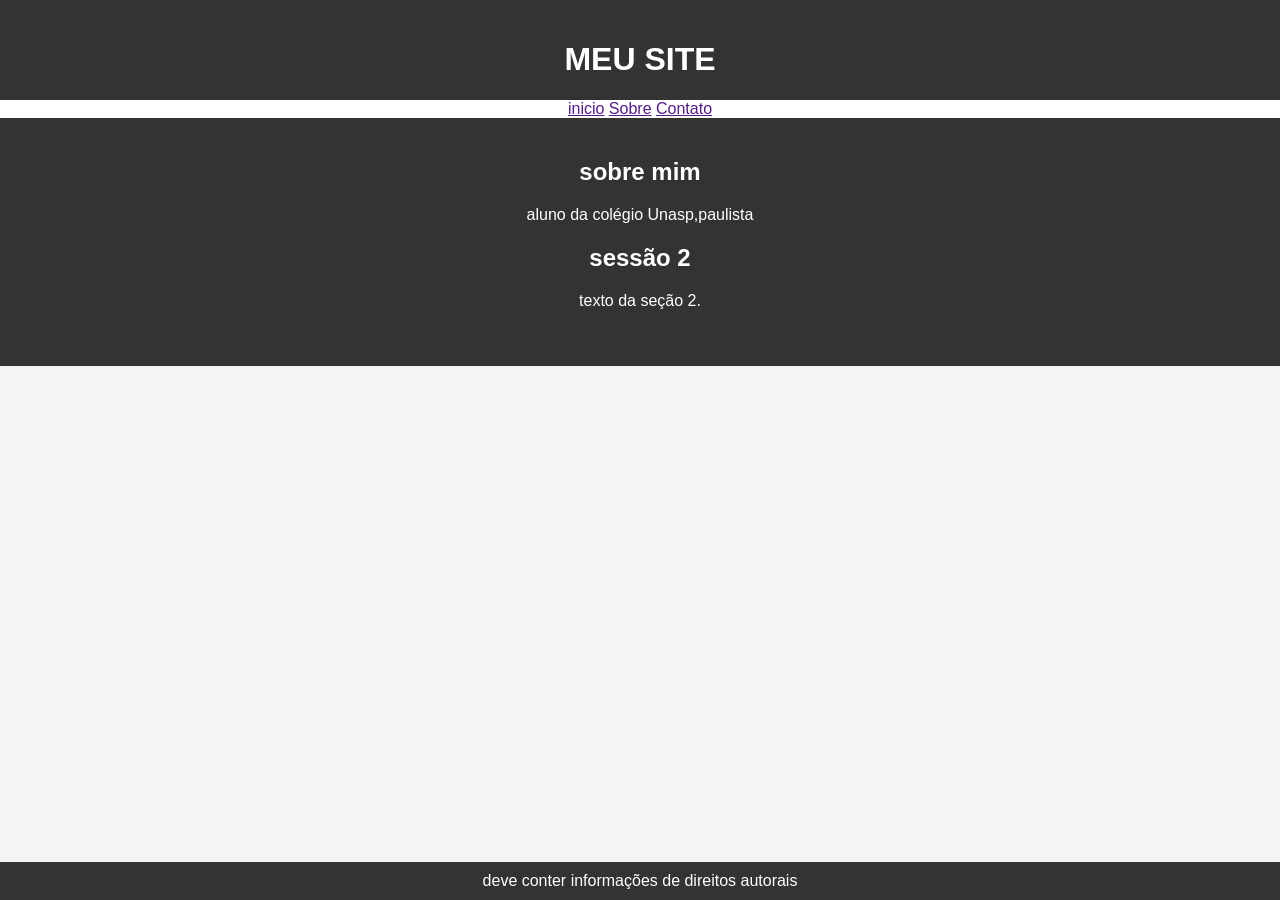
==== index.html @ 97dc4bbe "organizando site" ====
<!doctype html>
<html lang="en">
  <head>
    <meta charset="UTF-8" />
    <meta name="viewport" content="width=device-width, initial-scale=1.0" />
    <title>Document</title>
    <link rel="stylesheet" href="css/style.css" />
  </head>
  <body>
    <header>
        <h1>MEU SITE</h1>
        <nav>
                <a href="">inicio</a>
                <a href="">Sobre</a>
                <a href="">Contato</a>
            </nav>
            <main>
                <section id="sobre">
                    <h2>sobre mim</h2>
                    <p>aluno da colégio Unasp,paulista</p>
                </section>
                <section id="habilidades">
                    <h2>sessão 2</h2>
                    <p>texto da seção 2.</p>
                </section>
            </main>
            <footer>deve conter informações de direitos autorais</footer>
  </body>
</html>
---- css/style.css ----
body {
  font-family: Arial, Arial, Helvetica, sans-serif;
  margin: 0;
  padding: 0;
  background-color: #f4f4f4;
}

header {
  background-color: #333;
  color: #fff;
  padding: 20px 0;
  text-align: center;
}

nav {
  background-color: white;
  overflow: hidden;
}

main {
  padding: 20px;
}

footer {
  background-color: #333;
  color: #fff;
  text-align: center;
  padding: 10px 0;
  position: fixed;
  width: 100%;
  bottom: 0;
}
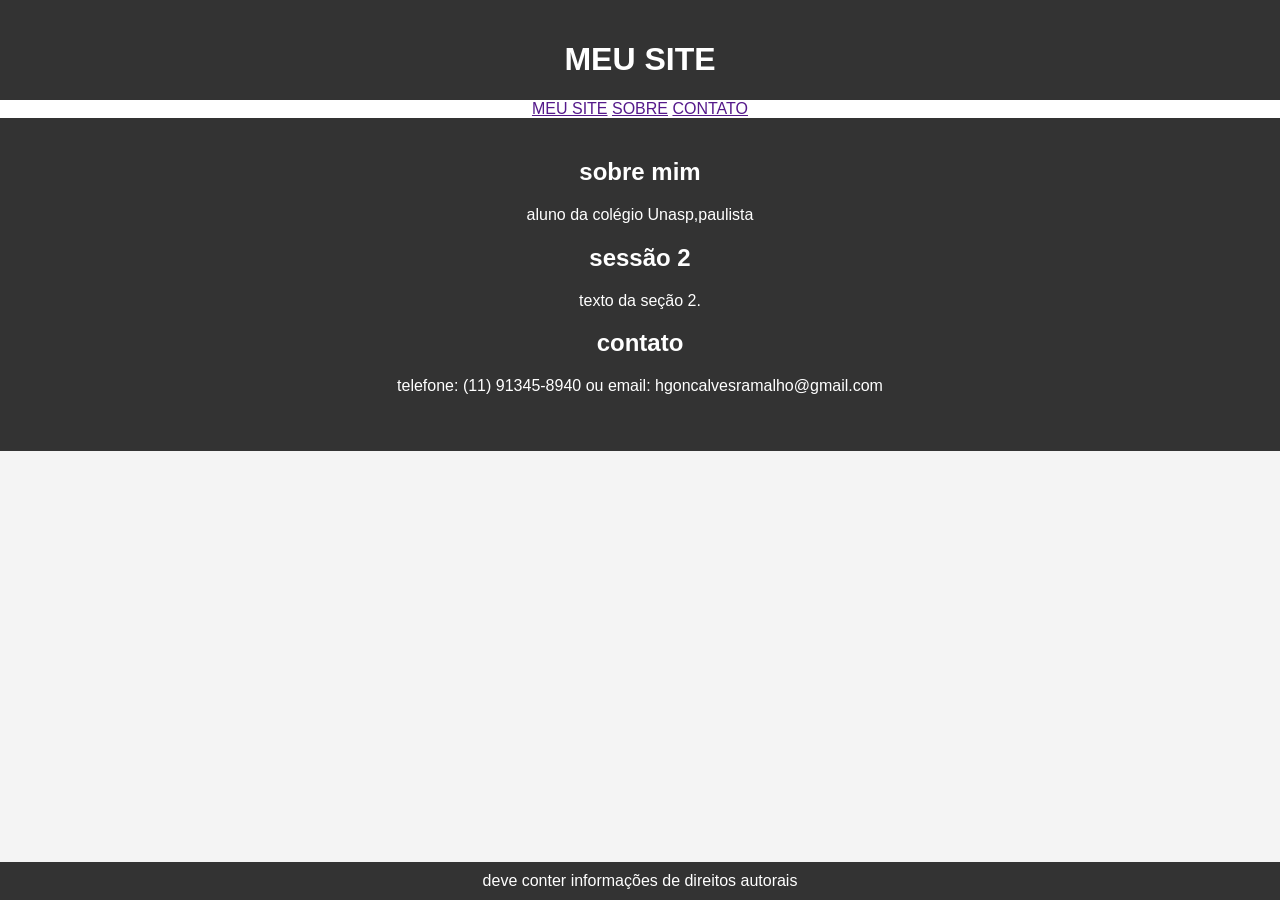
==== commit 963ea20d: "organizando navegação" ====
--- a/index.html
+++ b/index.html
@@ -10,9 +10,9 @@
     <header>
         <h1>MEU SITE</h1>
         <nav>
-                <a href="">inicio</a>
-                <a href="">Sobre</a>
-                <a href="">Contato</a>
+                <a href="">MEU SITE</a>
+                <a href="">SOBRE</a>
+                <a href="">CONTATO</a>
             </nav>
             <main>
                 <section id="sobre">
@@ -23,6 +23,10 @@
                     <h2>sessão 2</h2>
                     <p>texto da seção 2.</p>
                 </section>
+                <section id="contato">
+                    <h2>contato</h2>
+                    <p>telefone: (11) 91345-8940 ou email: hgoncalvesramalho@gmail.com</p>
+                </section>
             </main>
             <footer>deve conter informações de direitos autorais</footer>
   </body>
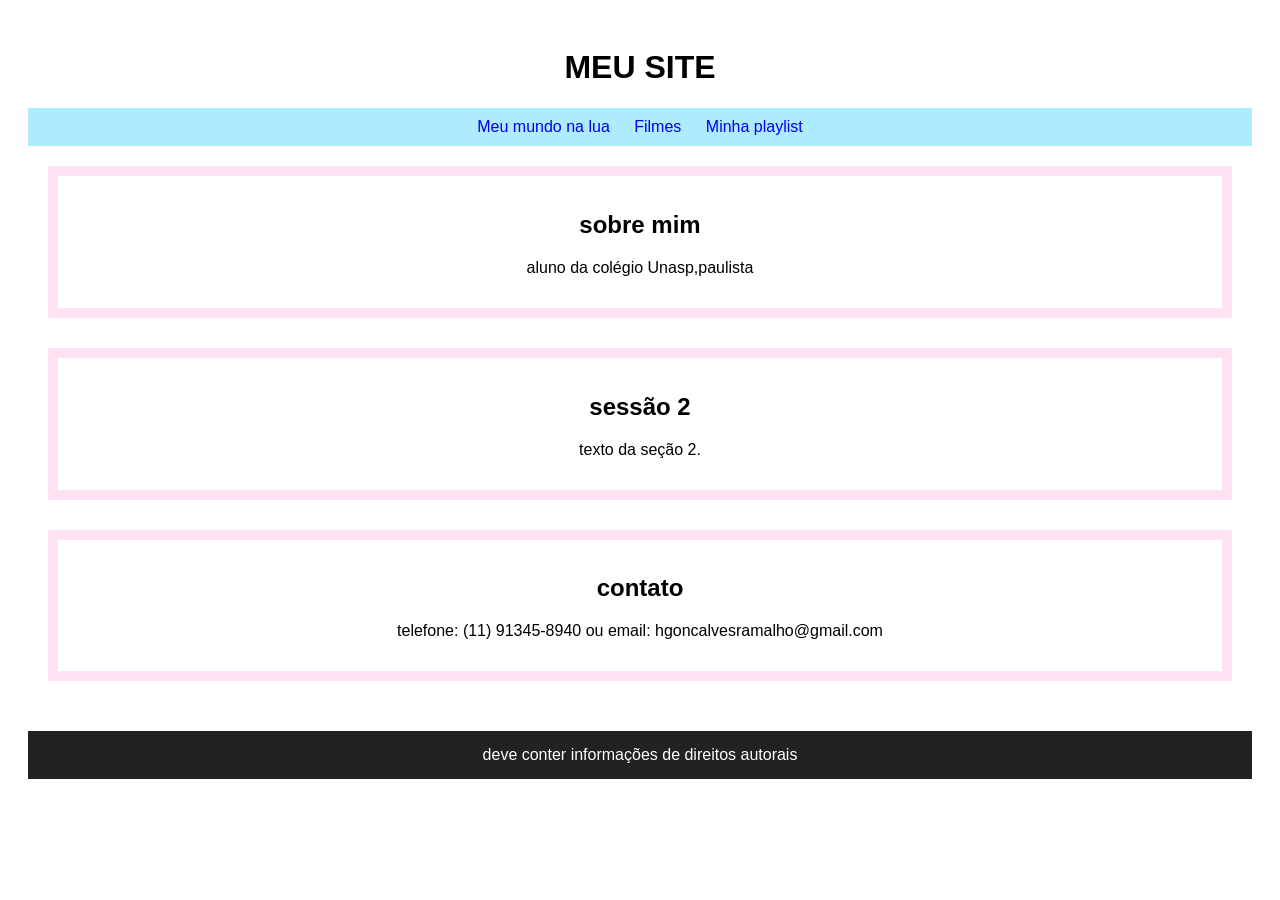
==== commit b4d50759: "alteraç" ====
--- a/index.html
+++ b/index.html
@@ -10,9 +10,9 @@
     <header>
         <h1>MEU SITE</h1>
         <nav>
-                <a href="">MEU SITE</a>
-                <a href="">SOBRE</a>
-                <a href="">CONTATO</a>
+                <a href="Meumundodalua.html">Meu mundo na lua</a>
+                <a href="filmes.html">Filmes</a>
+                <a href="minha playlist.html">Minha playlist</a>
             </nav>
             <main>
                 <section id="sobre">
@@ -25,7 +25,7 @@
                 </section>
                 <section id="contato">
                     <h2>contato</h2>
-                    <p>telefone: (11) 91345-8940 ou email: hgoncalvesramalho@gmail.com</p>
+                    <p>telefone: (11) 91345-8940 ou   email: hgoncalvesramalho@gmail.com</p>
                 </section>
             </main>
             <footer>deve conter informações de direitos autorais</footer>
--- a/css/style.css
+++ b/css/style.css
@@ -1,32 +1,47 @@
-body {
-  font-family: Arial, Arial, Helvetica, sans-serif;
-  margin: 0;
-  padding: 0;
-  background-color: #f4f4f4;
+body{
+ font-family: Arial, Helvetica, sans-serif;
+ mangin: 0;
+ padding: 0;
 }
 
-header {
-  background-color: #333;
-  color: #fff;
-  padding: 20px 0;
-  text-align: center;
+header{
+    background-color: #ffffff;
+    color: write;
+    padding: 20px;
+    text-align: center;
 }
 
-nav {
-  background-color: white;
-  overflow: hidden;
+nav{
+    background-color: hsl(194, 100%, 84%);
+    padding: 10px;
+    text-align: center;
 }
 
-main {
-  padding: 20px;
+nav a {
+    color: write;
+    text-decoration: none;
+    margin: 0% 10px;
 }
 
-footer {
-  background-color: #333;
-  color: #fff;
-  text-align: center;
-  padding: 10px 0;
-  position: fixed;
-  width: 100%;
-  bottom: 0;
+main{
+    padding: 20px;
 }
+#sobre{
+    background-color: rgb(255, 255, 255);
+}
+
+.bg-color{
+    background-color: rgb(255, 255, 255);
+}
+
+section{
+    margin-bottom: 30px;
+    padding: 15px;
+    border: 10px solid #ffe1f4;
+}
+footer{
+    background-color: #222;
+    color: white;
+    text-align: center;
+    padding: 15px;
+}
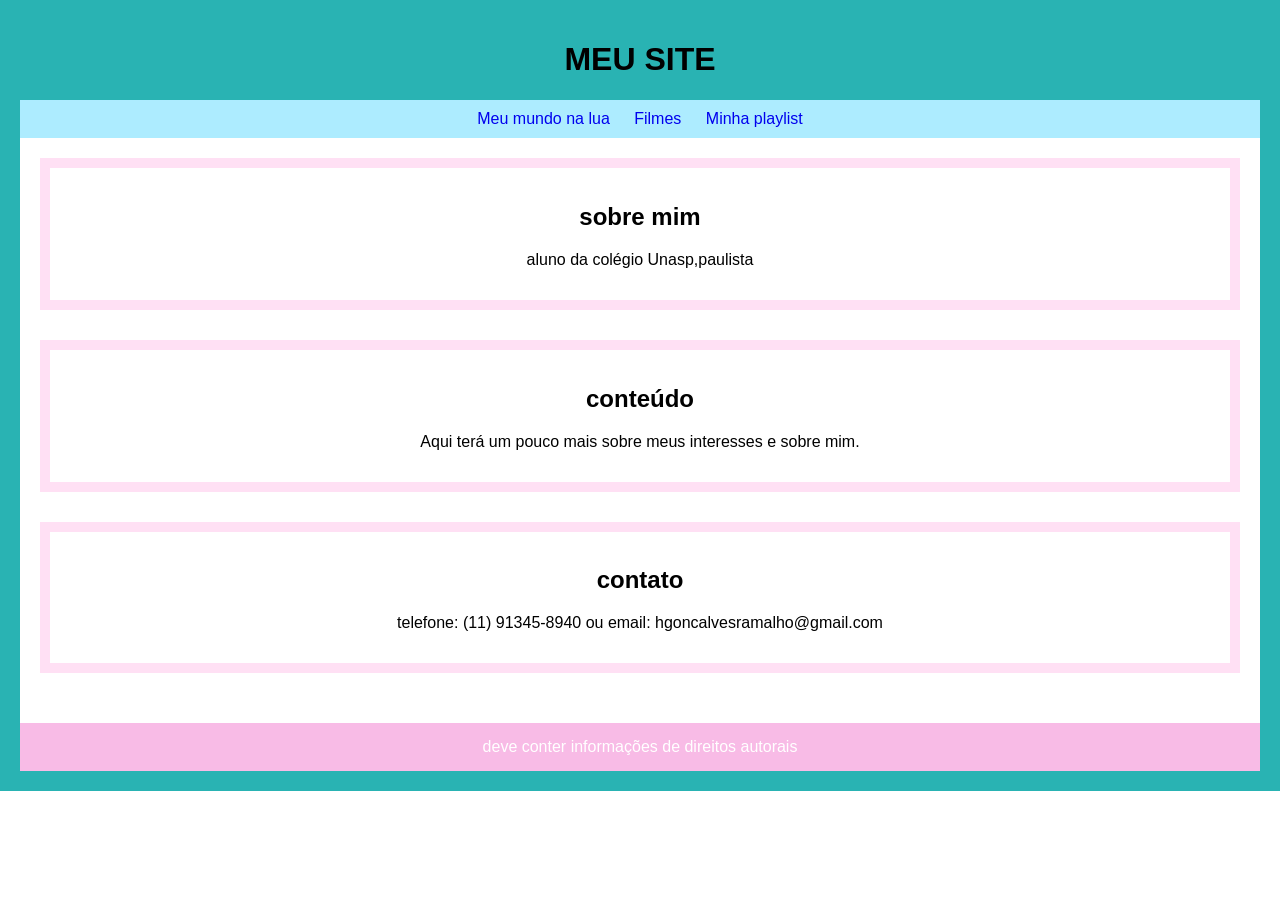
==== commit a9e0ae4d: "alteracoes no html" ====
--- a/index.html
+++ b/index.html
@@ -1,5 +1,5 @@
 <!doctype html>
-<html lang="en">
+<html lang="pt-br">
   <head>
     <meta charset="UTF-8" />
     <meta name="viewport" content="width=device-width, initial-scale=1.0" />
@@ -15,15 +15,15 @@
                 <a href="minha playlist.html">Minha playlist</a>
             </nav>
             <main>
-                <section id="sobre">
+                <section class="section0" id="sobre">
                     <h2>sobre mim</h2>
                     <p>aluno da colégio Unasp,paulista</p>
                 </section>
-                <section id="habilidades">
-                    <h2>sessão 2</h2>
-                    <p>texto da seção 2.</p>
+                <section class="section0" id="habilidades">
+                    <h2>conteúdo</h2>
+                    <p>Aqui terá um pouco mais sobre meus interesses e sobre mim.</p>
                 </section>
-                <section id="contato">
+                <section class="section0" id="contato">
                     <h2>contato</h2>
                     <p>telefone: (11) 91345-8940 ou   email: hgoncalvesramalho@gmail.com</p>
                 </section>
--- a/css/style.css
+++ b/css/style.css
@@ -1,11 +1,11 @@
 body{
  font-family: Arial, Helvetica, sans-serif;
- mangin: 0;
+ margin: 0;
  padding: 0;
 }
 
 header{
-    background-color: #ffffff;
+    background-color: hsl(180, 63%, 43%);
     color: write;
     padding: 20px;
     text-align: center;
@@ -25,22 +25,47 @@
 
 main{
     padding: 20px;
+    background-color: hsl(0, 0%, 100%);
 }
 #sobre{
-    background-color: rgb(255, 255, 255);
+    background-color: hsl(0, 0%, 100%);
 }
 
 .bg-color{
     background-color: rgb(255, 255, 255);
 }
 
-section{
+.section0{
     margin-bottom: 30px;
     padding: 15px;
-    border: 10px solid #ffe1f4;
+    border: 10px solid hsl(322, 100%, 94%);
 }
+.secao1{
+  background-color: rgb(1, 21, 48);
+  border: 10px solid hsl(199, 80%, 40%);
+
+
+}
+.secao2{
+  background-color: hsl(180, 63%, 43%);
+
+}
+.header2{
+      background-color: hsl(180, 41%, 31%);
+    color: write;
+    padding: 20px;
+    text-align: center;
+}
+.header3{
+    color: write;
+    padding: 20px;
+    text-align: center;
+    color: hsl(0, 0%, 0%);
+
+}
+
 footer{
-    background-color: #222;
+    background-color: #f8bbe6;
     color: white;
     text-align: center;
     padding: 15px;
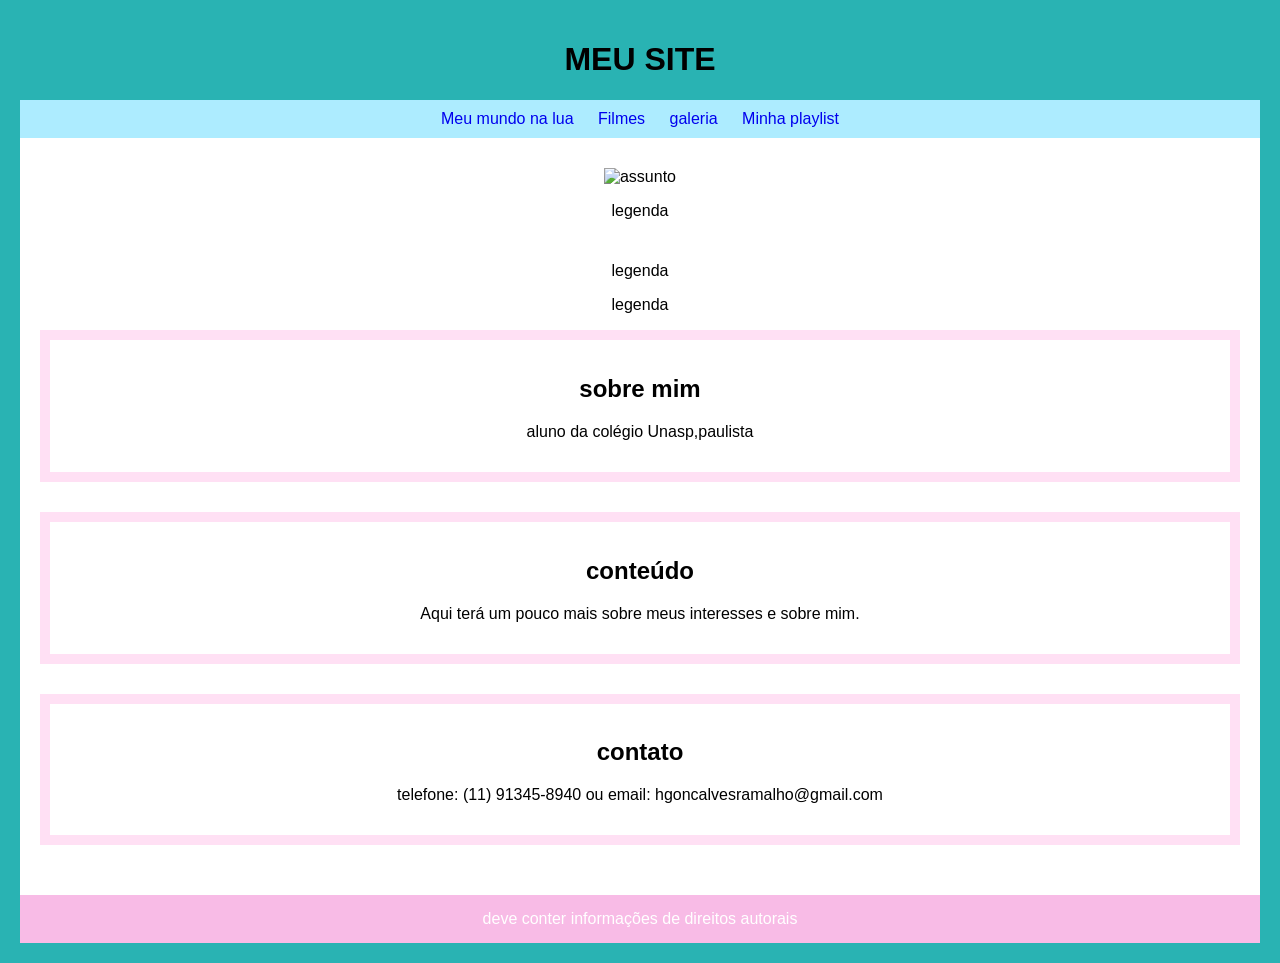
==== commit 1efe85c5: "alteraçoes" ====
--- a/index.html
+++ b/index.html
@@ -12,9 +12,24 @@
         <nav>
                 <a href="Meumundodalua.html">Meu mundo na lua</a>
                 <a href="filmes.html">Filmes</a>
+                <a href="galeria">galeria</a>
                 <a href="minha playlist.html">Minha playlist</a>
             </nav>
             <main>
+                <section id="galeria" class="galeria"></section>
+                <div class="item-galeria"> 
+                <img src="" alt="assunto"/>
+                <p>legenda</p>
+                </div>
+                <div class="item-galeria>
+                 <img src="" alt="assunto"/>
+                    <p>legenda</p>
+                </div>
+                <div class="item-galeria>
+                    <img src="" alt="assunto"/>
+                    <p>legenda</p>
+                    <span class="assunto"></span>
+                </div>
                 <section class="section0" id="sobre">
                     <h2>sobre mim</h2>
                     <p>aluno da colégio Unasp,paulista</p>
--- a/css/style.css
+++ b/css/style.css
@@ -6,7 +6,6 @@
 
 header{
     background-color: hsl(180, 63%, 43%);
-    color: write;
     padding: 20px;
     text-align: center;
 }
@@ -43,6 +42,7 @@
 .secao1{
   background-color: rgb(1, 21, 48);
   border: 10px solid hsl(199, 80%, 40%);
+  padding: 15px;
 
 
 }
@@ -70,3 +70,31 @@
     text-align: center;
     padding: 15px;
 }
+.item-galeria{
+width: 30%;
+display: inline-block;
+margin: 10px;
+text-align:center;
+vertical-align: top;
+}
+
+.item-galeria img{
+    width: 50%;
+    height: 200px;
+    object-fit: contain;
+
+}
+.item-galeria p{
+
+}
+.card{
+
+}
+.card img{
+width: 100%;
+height: 300px;
+object-fit: contain;
+}
+.card span{
+
+}
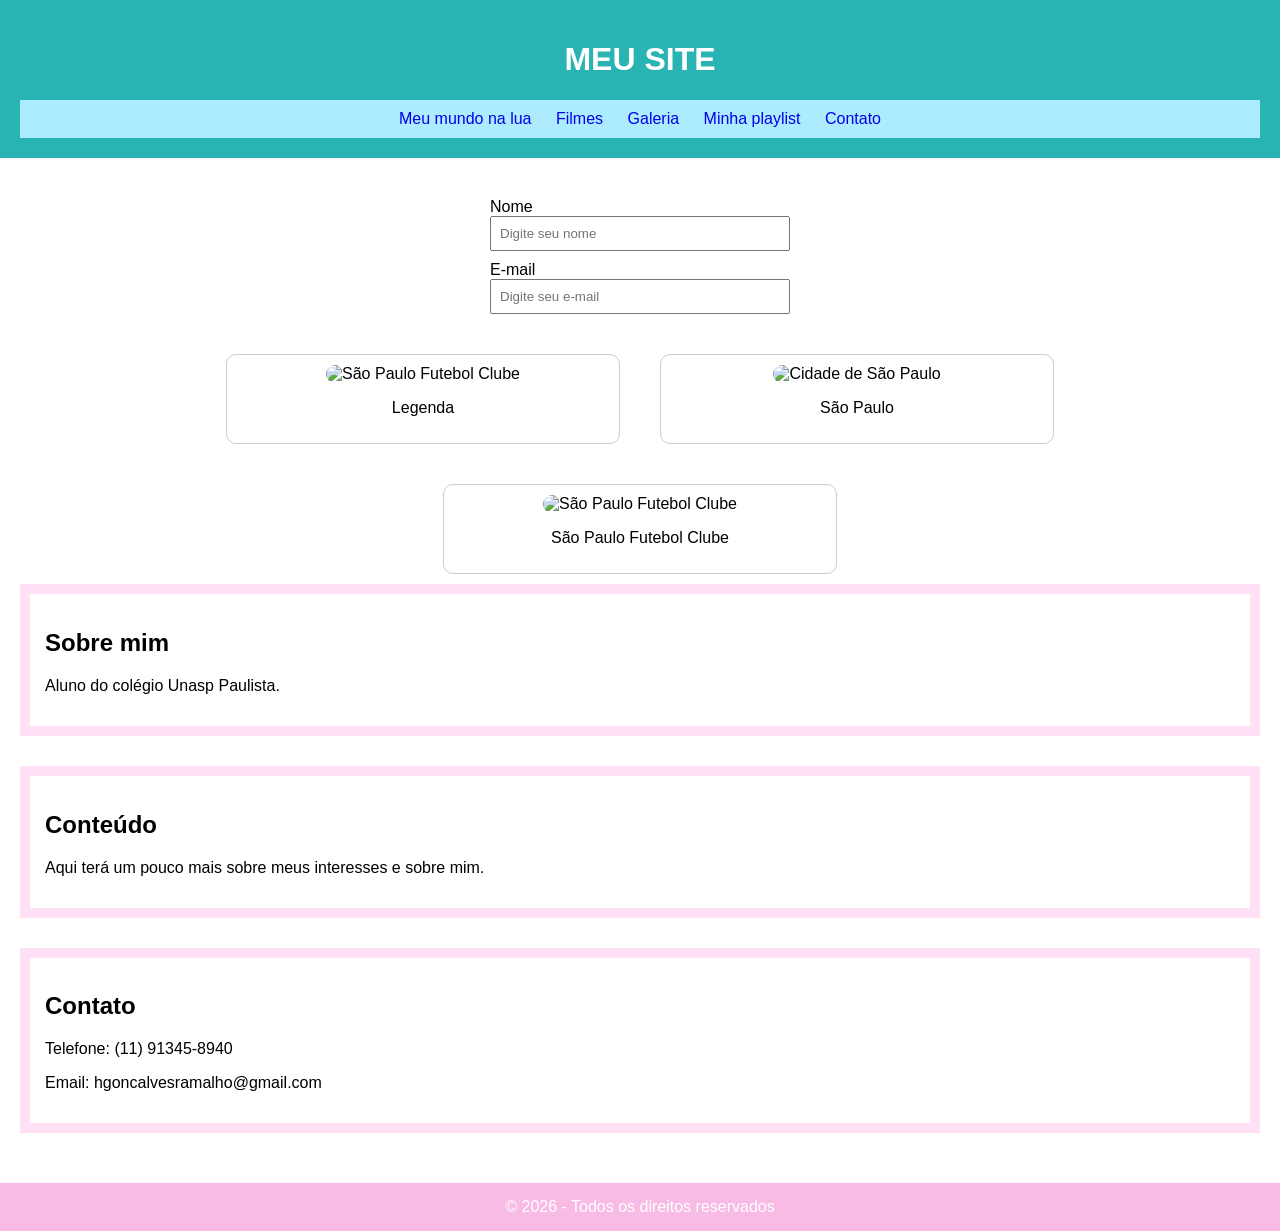
==== commit 3c5f865c: "git push" ====
--- a/index.html
+++ b/index.html
@@ -1,48 +1,100 @@
+
 <!doctype html>
 <html lang="pt-br">
-  <head>
+
+<head>
     <meta charset="UTF-8" />
     <meta name="viewport" content="width=device-width, initial-scale=1.0" />
-    <title>Document</title>
+    <title>Meu Site</title>
     <link rel="stylesheet" href="css/style.css" />
-  </head>
-  <body>
+</head>
+
+<body>
+
     <header>
         <h1>MEU SITE</h1>
+
         <nav>
-                <a href="Meumundodalua.html">Meu mundo na lua</a>
-                <a href="filmes.html">Filmes</a>
-                <a href="galeria">galeria</a>
-                <a href="minha playlist.html">Minha playlist</a>
-            </nav>
-            <main>
-                <section id="galeria" class="galeria"></section>
-                <div class="item-galeria"> 
-                <img src="" alt="assunto"/>
-                <p>legenda</p>
-                </div>
-                <div class="item-galeria>
-                 <img src="" alt="assunto"/>
-                    <p>legenda</p>
-                </div>
-                <div class="item-galeria>
-                    <img src="" alt="assunto"/>
-                    <p>legenda</p>
-                    <span class="assunto"></span>
-                </div>
-                <section class="section0" id="sobre">
-                    <h2>sobre mim</h2>
-                    <p>aluno da colégio Unasp,paulista</p>
-                </section>
-                <section class="section0" id="habilidades">
-                    <h2>conteúdo</h2>
-                    <p>Aqui terá um pouco mais sobre meus interesses e sobre mim.</p>
-                </section>
-                <section class="section0" id="contato">
-                    <h2>contato</h2>
-                    <p>telefone: (11) 91345-8940 ou   email: hgoncalvesramalho@gmail.com</p>
-                </section>
-            </main>
-            <footer>deve conter informações de direitos autorais</footer>
-  </body>
-</html>
+            <a href="Meumundodalua.html">Meu mundo na lua</a>
+            <a href="filmes.html">Filmes</a>
+            <a href="galeria.html">Galeria</a>
+            <a href="minha playlist.html">Minha playlist</a>
+            <a href="contato.html">Contato</a>
+        </nav>
+    </header>
+
+    <main>
+
+        <form>
+
+            <label for="nome">Nome</label>
+            <input
+                type="text"
+                id="nome"
+                name="nome"
+                placeholder="Digite seu nome"
+                required
+            />
+
+            <label for="email">E-mail</label>
+            <input
+                type="email"
+                id="email"
+                name="email"
+                placeholder="Digite seu e-mail"
+                required
+            />
+
+        </form>
+
+        <section id="galeria" class="galeria">
+
+            <div class="item-galeria">
+                <img src="https://www.jornalcruzeiro.com.br/_midias/jpg/2023/09/25/sao_paulo_comemora_a_conquista_inedita-1202634.jpg"
+                    alt="São Paulo Futebol Clube" />
+
+                <p>Legenda</p>
+            </div>
+
+            <div class="item-galeria">
+                <img src="https://cdn.generationvoyage.fr/2021/02/guide-sao-paulo.jpg"
+                    alt="Cidade de São Paulo" />
+
+                <p>São Paulo</p>
+            </div>
+
+            <div class="item-galeria">
+                <img src="https://www.jornalcruzeiro.com.br/_midias/jpg/2023/09/25/sao_paulo_comemora_a_conquista_inedita-1202634.jpg"
+                    alt="São Paulo Futebol Clube" />
+
+                <p>São Paulo Futebol Clube</p>
+                <span class="assunto"></span>
+            </div>
+
+        </section>
+
+        <section class="section0" id="sobre">
+            <h2>Sobre mim</h2>
+            <p>Aluno do colégio Unasp Paulista.</p>
+        </section>
+
+        <section class="section0" id="habilidades">
+            <h2>Conteúdo</h2>
+            <p>Aqui terá um pouco mais sobre meus interesses e sobre mim.</p>
+        </section>
+
+        <section class="section0" id="contato">
+            <h2>Contato</h2>
+            <p>Telefone: (11) 91345-8940</p>
+            <p>Email: hgoncalvesramalho@gmail.com</p>
+        </section>
+
+    </main>
+
+    <footer>
+        © 2026 - Todos os direitos reservados
+    </footer>
+
+</body>
+
+</html>
--- a/css/style.css
+++ b/css/style.css
@@ -6,6 +6,7 @@
 
 header{
     background-color: hsl(180, 63%, 43%);
+    color:white;
     padding: 20px;
     text-align: center;
 }
@@ -19,8 +20,40 @@
 nav a {
     color: write;
     text-decoration: none;
-    margin: 0% 10px;
+    margin: 10% 10px;
 }
+
+form{
+    display: flex;
+    flex-direction: column;
+    width: 300px;
+    margin: 20px auto;
+}
+
+input{
+    margin-bottom: 10px;
+    padding: 8px;
+}
+
+.galeria{
+    display: flex;
+    gap: 20px;
+    flex-wrap: wrap;
+    justify-content: center;
+}
+
+.item-galeria{
+    width: 300px;
+    border: 1px solid #ccc;
+    padding: 10px;
+    border-radius: 10px;
+}
+
+.item-galeria img{
+    width: 100%;
+    border-radius: 10px;
+}
+
 
 main{
     padding: 20px;
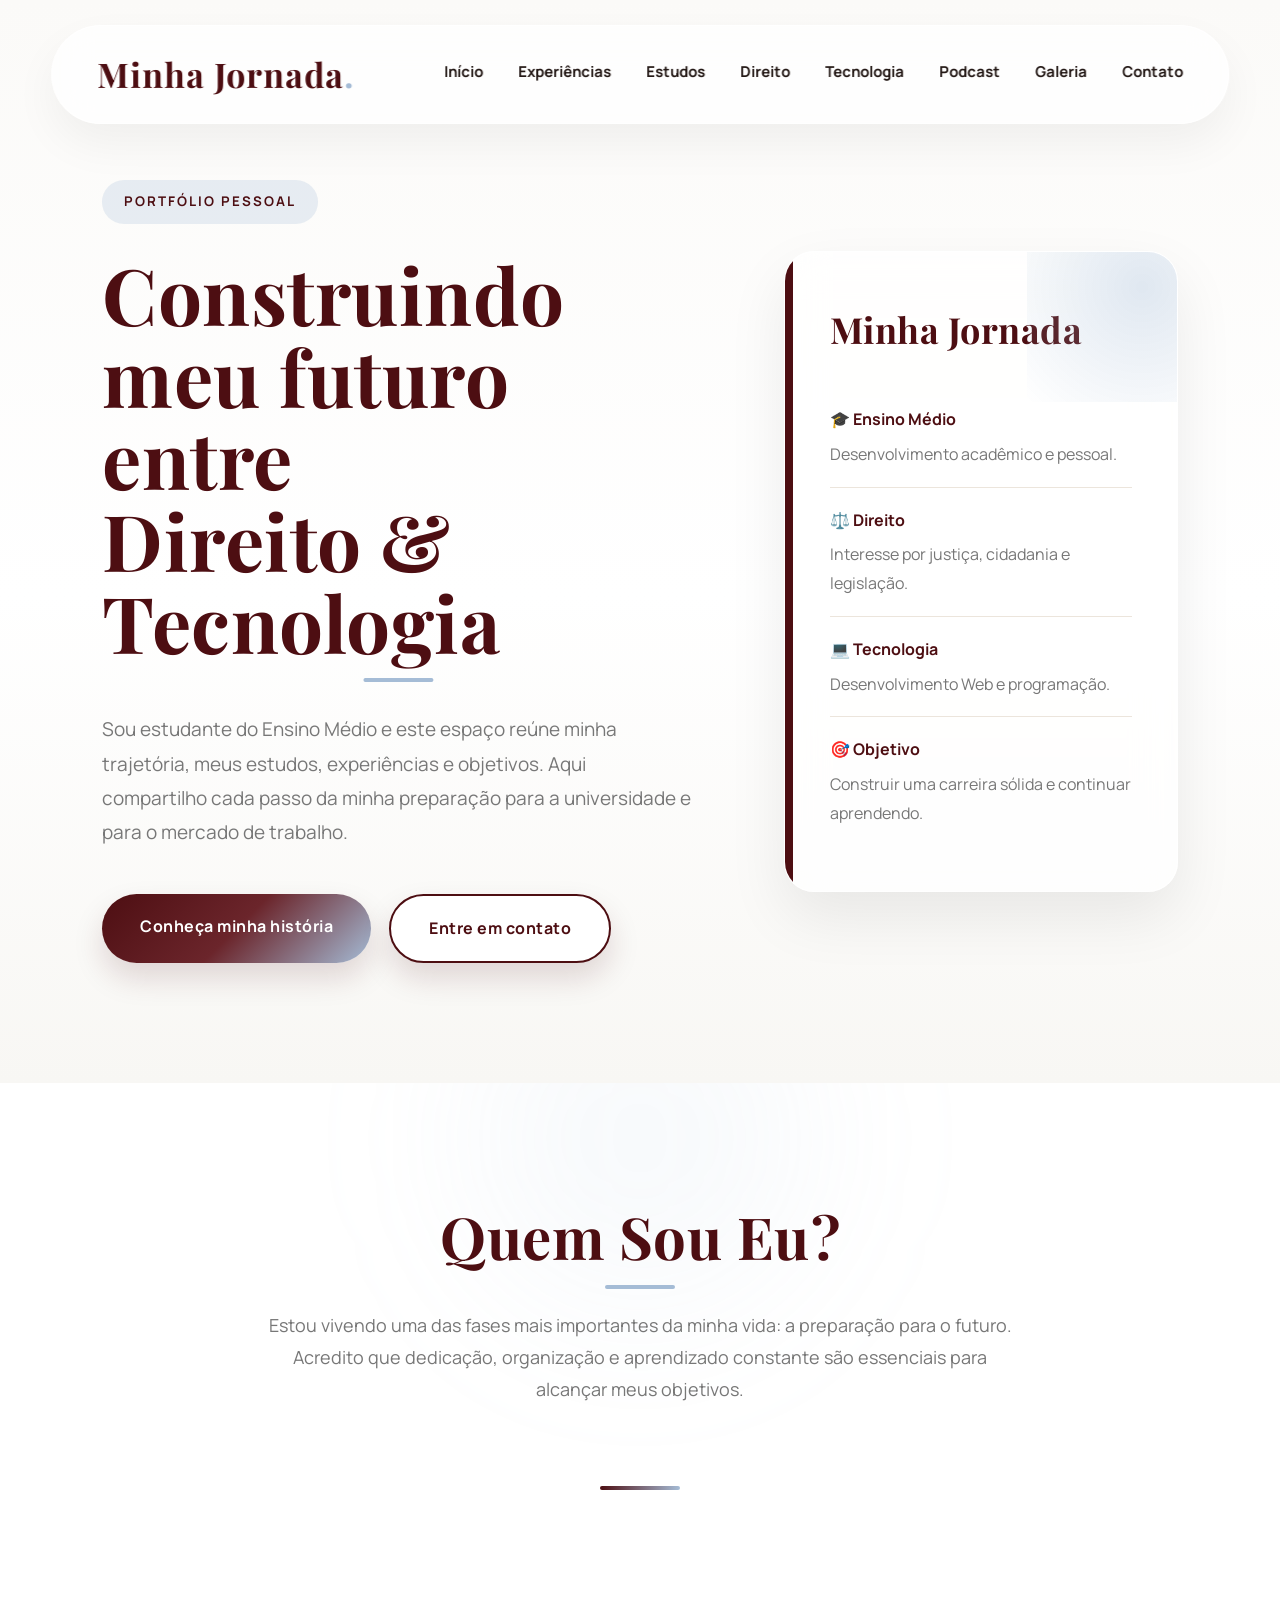
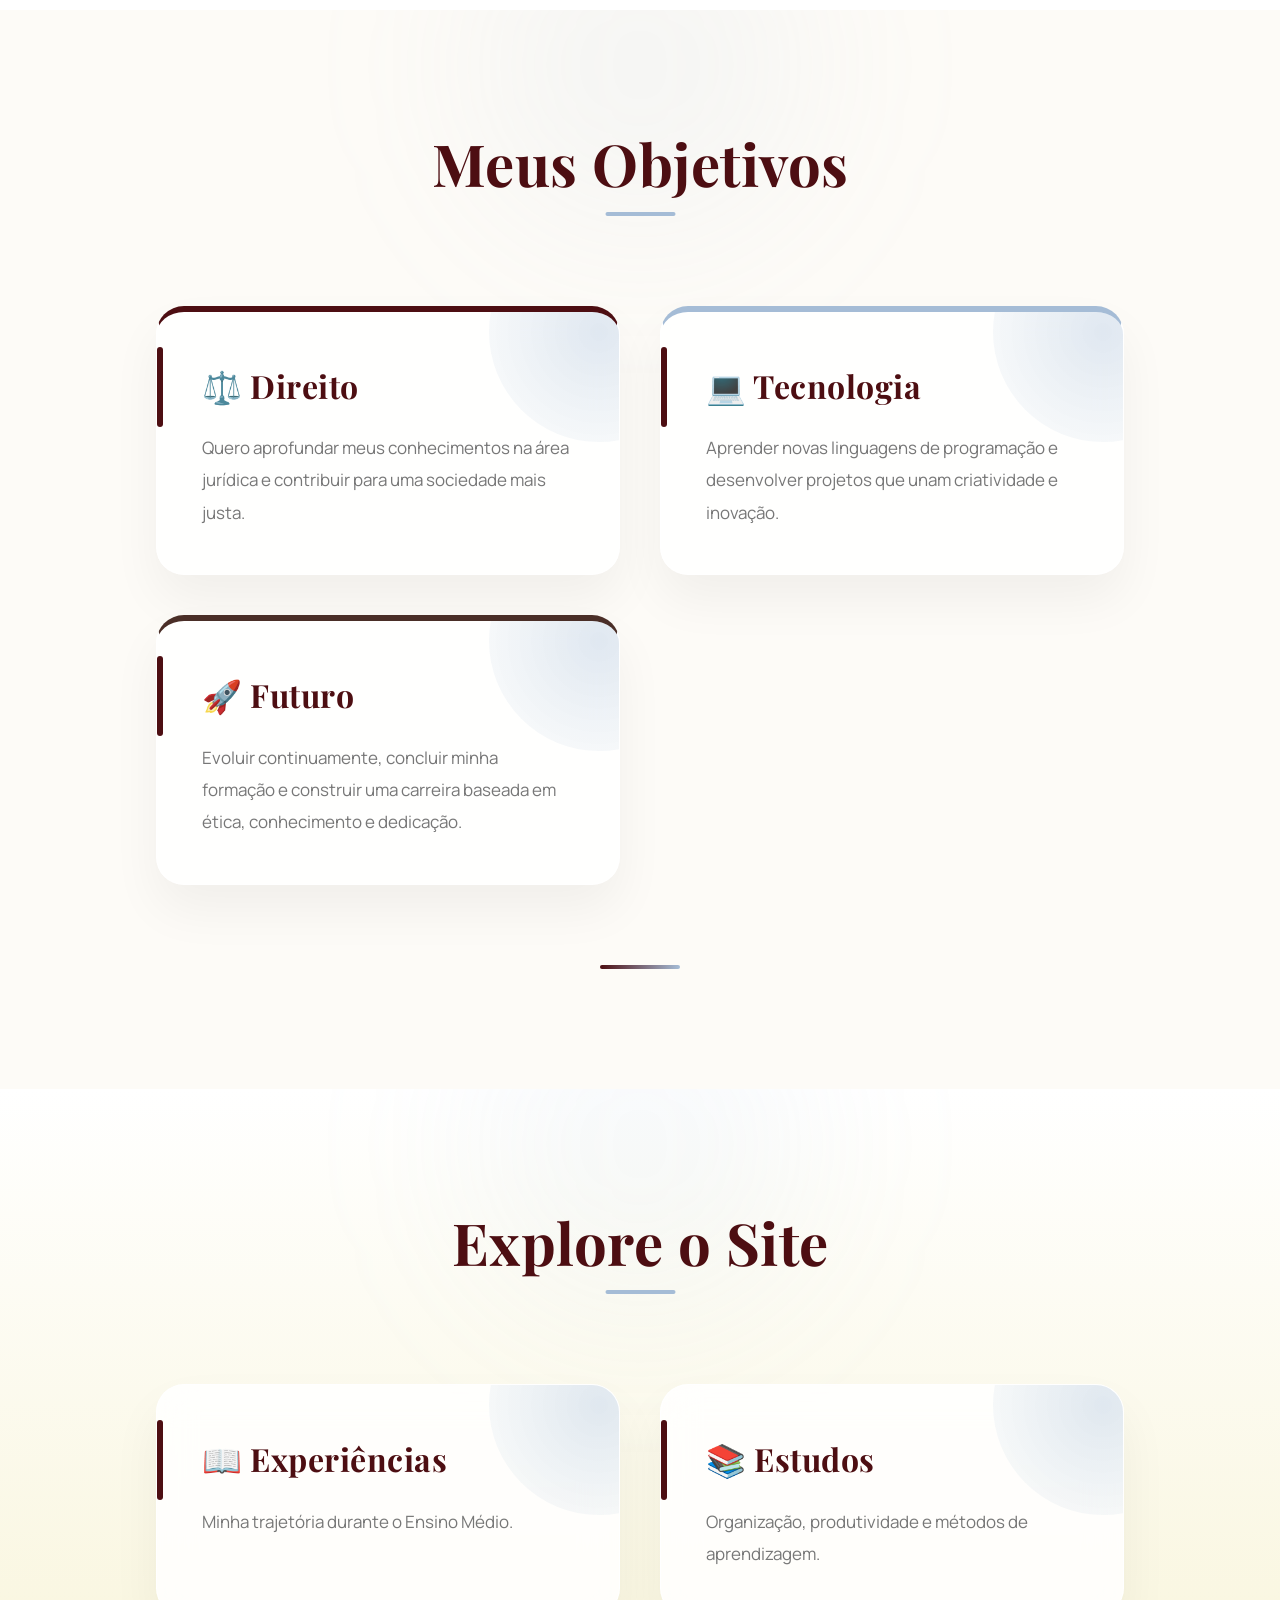
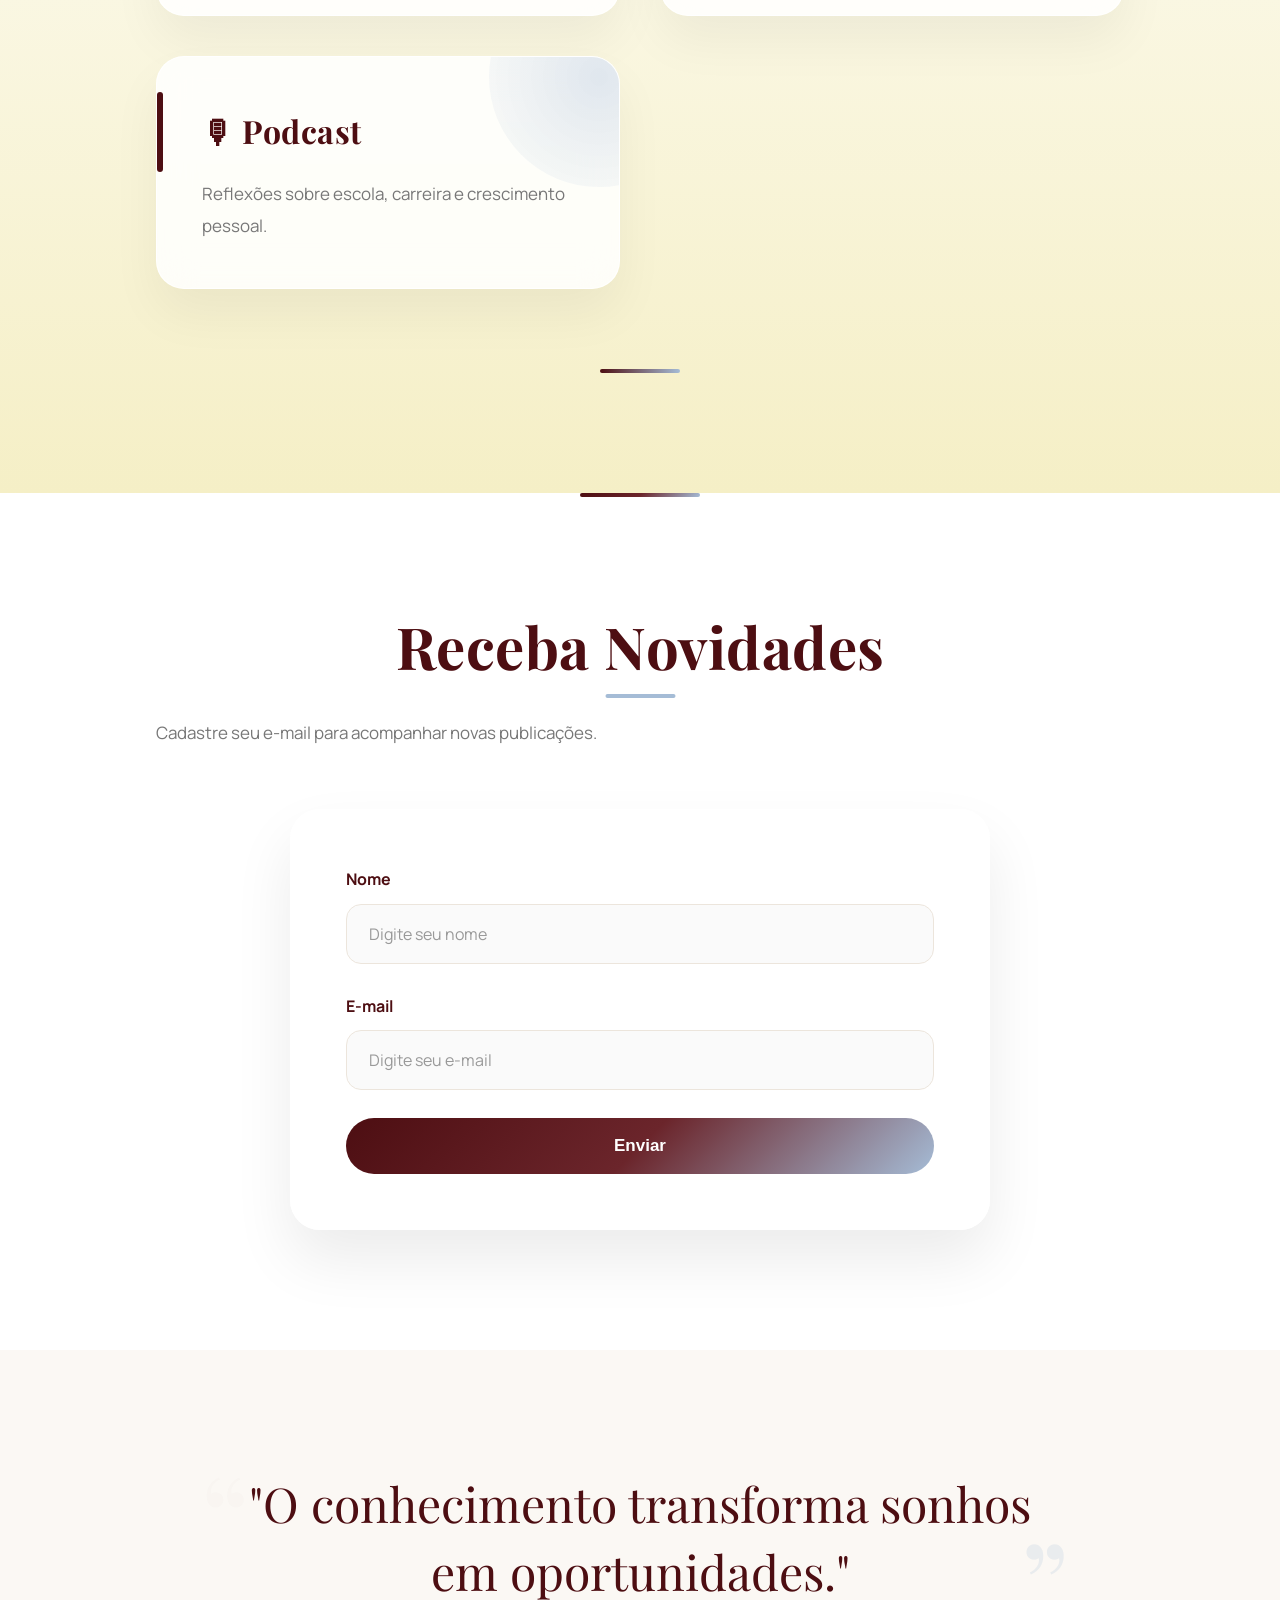
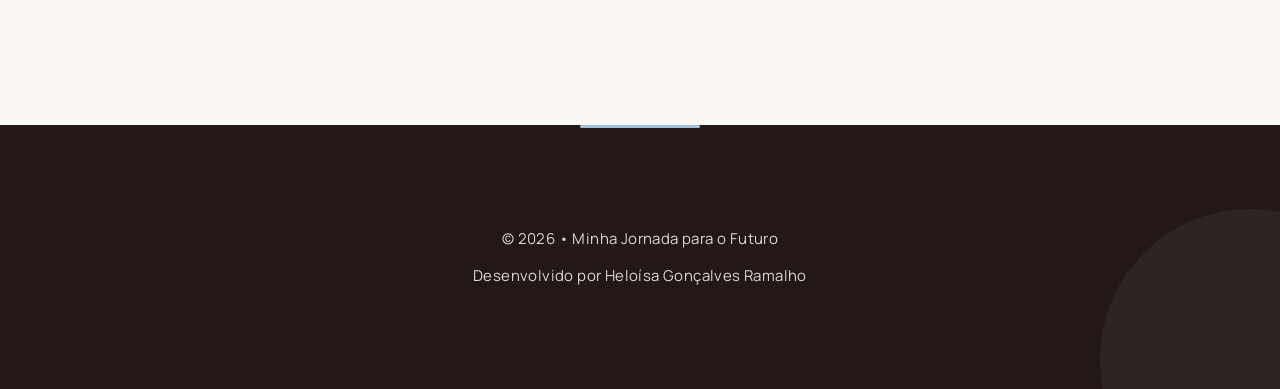
==== commit cbca0604: "atualizando arquivos" ====
--- a/index.html
+++ b/index.html
@@ -1,98 +1,309 @@
-
-<!doctype html>
-<html lang="pt-br">
+<!DOCTYPE html>
+<html lang="pt-BR">
 
 <head>
-    <meta charset="UTF-8" />
-    <meta name="viewport" content="width=device-width, initial-scale=1.0" />
-    <title>Meu Site</title>
-    <link rel="stylesheet" href="css/style.css" />
+
+    <meta charset="UTF-8">
+    <meta name="viewport" content="width=device-width, initial-scale=1.0">
+
+    <title>Minha Jornada para o Futuro</title>
+
+    <link rel="stylesheet" href="css/style.css">
+
+    <!-- Fontes -->
+    <link rel="preconnect" href="https://fonts.googleapis.com">
+    <link rel="preconnect" href="https://fonts.gstatic.com" crossorigin>
+
+    <link href="https://fonts.googleapis.com/css2?family=Cormorant+Garamond:wght@500;600;700&family=Manrope:wght@300;400;500;600;700&display=swap" rel="stylesheet">
+
 </head>
 
 <body>
 
+    <!--================ HEADER ================-->
+
     <header>
-        <h1>MEU SITE</h1>
+
+        <div class="logo">
+            <h1>Minha Jornada</h1>
+        </div>
 
         <nav>
-            <a href="Meumundodalua.html">Meu mundo na lua</a>
-            <a href="filmes.html">Filmes</a>
+
+            <a href="index.html">Início</a>
+            <a href="experiencias.html">Experiências</a>
+            <a href="estudos.html">Estudos</a>
+            <a href="direito.html">Direito</a>
+            <a href="tecnologia.html">Tecnologia</a>
+            <a href="podcast.html">Podcast</a>
             <a href="galeria.html">Galeria</a>
-            <a href="minha playlist.html">Minha playlist</a>
             <a href="contato.html">Contato</a>
+
         </nav>
+
     </header>
 
     <main>
 
-        <form>
-
-            <label for="nome">Nome</label>
-            <input
-                type="text"
-                id="nome"
-                name="nome"
-                placeholder="Digite seu nome"
-                required
-            />
-
-            <label for="email">E-mail</label>
-            <input
-                type="email"
-                id="email"
-                name="email"
-                placeholder="Digite seu e-mail"
-                required
-            />
-
-        </form>
-
-        <section id="galeria" class="galeria">
-
-            <div class="item-galeria">
-                <img src="https://www.jornalcruzeiro.com.br/_midias/jpg/2023/09/25/sao_paulo_comemora_a_conquista_inedita-1202634.jpg"
-                    alt="São Paulo Futebol Clube" />
-
-                <p>Legenda</p>
-            </div>
-
-            <div class="item-galeria">
-                <img src="https://cdn.generationvoyage.fr/2021/02/guide-sao-paulo.jpg"
-                    alt="Cidade de São Paulo" />
-
-                <p>São Paulo</p>
-            </div>
-
-            <div class="item-galeria">
-                <img src="https://www.jornalcruzeiro.com.br/_midias/jpg/2023/09/25/sao_paulo_comemora_a_conquista_inedita-1202634.jpg"
-                    alt="São Paulo Futebol Clube" />
-
-                <p>São Paulo Futebol Clube</p>
-                <span class="assunto"></span>
-            </div>
-
-        </section>
-
-        <section class="section0" id="sobre">
-            <h2>Sobre mim</h2>
-            <p>Aluno do colégio Unasp Paulista.</p>
-        </section>
-
-        <section class="section0" id="habilidades">
-            <h2>Conteúdo</h2>
-            <p>Aqui terá um pouco mais sobre meus interesses e sobre mim.</p>
-        </section>
-
-        <section class="section0" id="contato">
-            <h2>Contato</h2>
-            <p>Telefone: (11) 91345-8940</p>
-            <p>Email: hgoncalvesramalho@gmail.com</p>
+        <!--================ HERO ================-->
+
+        <section class="hero">
+
+            <div class="hero-content">
+
+                <div class="hero-text">
+
+                    <small>PORTFÓLIO PESSOAL</small>
+
+                    <h2>
+                        Construindo meu futuro entre
+                        <br>
+                        Direito & Tecnologia
+                    </h2>
+
+                    <p>
+
+                        Sou estudante do Ensino Médio e este espaço reúne minha trajetória,
+                        meus estudos, experiências e objetivos. Aqui compartilho cada passo
+                        da minha preparação para a universidade e para o mercado de trabalho.
+
+                    </p>
+
+                    <div class="hero-buttons">
+
+                        <a href="#sobre" class="btn btn-primary">
+                            Conheça minha história
+                        </a>
+
+                        <a href="contato.html" class="btn btn-secondary">
+                            Entre em contato
+                        </a>
+
+                    </div>
+
+                </div>
+
+                <div class="hero-card">
+
+                    <h3>Minha Jornada</h3>
+
+                    <ul>
+
+                        <li>
+                            <strong>🎓 Ensino Médio</strong>
+                            Desenvolvimento acadêmico e pessoal.
+                        </li>
+
+                        <li>
+                            <strong>⚖️ Direito</strong>
+                            Interesse por justiça, cidadania e legislação.
+                        </li>
+
+                        <li>
+                            <strong>💻 Tecnologia</strong>
+                            Desenvolvimento Web e programação.
+                        </li>
+
+                        <li>
+                            <strong>🎯 Objetivo</strong>
+                            Construir uma carreira sólida e continuar aprendendo.
+                        </li>
+
+                    </ul>
+
+                </div>
+
+            </div>
+
+        </section>
+
+        <!--================ SOBRE ================-->
+
+        <section id="sobre" class="section">
+
+            <div class="container">
+
+                <h2>Quem Sou Eu?</h2>
+
+                <p>
+
+                    Estou vivendo uma das fases mais importantes da minha vida: a preparação
+                    para o futuro. Acredito que dedicação, organização e aprendizado constante
+                    são essenciais para alcançar meus objetivos.
+
+                </p>
+
+            </div>
+
+        </section>
+
+        <!--================ OBJETIVOS ================-->
+
+        <section class="objetivos">
+
+            <div class="container">
+
+                <h2>Meus Objetivos</h2>
+
+                <div class="cards">
+
+                    <div class="card">
+
+                        <h3>⚖️ Direito</h3>
+
+                        <p>
+
+                            Quero aprofundar meus conhecimentos na área jurídica e contribuir
+                            para uma sociedade mais justa.
+
+                        </p>
+
+                    </div>
+
+                    <div class="card">
+
+                        <h3>💻 Tecnologia</h3>
+
+                        <p>
+
+                            Aprender novas linguagens de programação e desenvolver projetos
+                            que unam criatividade e inovação.
+
+                        </p>
+
+                    </div>
+
+                    <div class="card">
+
+                        <h3>🚀 Futuro</h3>
+
+                        <p>
+
+                            Evoluir continuamente, concluir minha formação e construir uma
+                            carreira baseada em ética, conhecimento e dedicação.
+
+                        </p>
+
+                    </div>
+
+                </div>
+
+            </div>
+
+        </section>
+
+        <!--================ EXPLORE ================-->
+
+        <section class="destaques">
+
+            <div class="container">
+
+                <h2>Explore o Site</h2>
+
+                <div class="cards">
+
+                    <a href="experiencias.html" class="card">
+
+                        <h3>📖 Experiências</h3>
+
+                        <p>
+                            Minha trajetória durante o Ensino Médio.
+                        </p>
+
+                    </a>
+
+                    <a href="estudos.html" class="card">
+
+                        <h3>📚 Estudos</h3>
+
+                        <p>
+                            Organização, produtividade e métodos de aprendizagem.
+                        </p>
+
+                    </a>
+
+                    <a href="podcast.html" class="card">
+
+                        <h3>🎙 Podcast</h3>
+
+                        <p>
+                            Reflexões sobre escola, carreira e crescimento pessoal.
+                        </p>
+
+                    </a>
+
+                </div>
+
+            </div>
+
+        </section>
+
+        <!--================ FORMULÁRIO ================-->
+
+        <section class="cadastro">
+
+            <div class="container">
+
+                <h2>Receba Novidades</h2>
+
+                <p>
+
+                    Cadastre seu e-mail para acompanhar novas publicações.
+
+                </p>
+
+                <form>
+
+                    <label for="nome">Nome</label>
+
+                    <input
+                        type="text"
+                        id="nome"
+                        name="nome"
+                        placeholder="Digite seu nome"
+                        required>
+
+                    <label for="email">E-mail</label>
+
+                    <input
+                        type="email"
+                        id="email"
+                        name="email"
+                        placeholder="Digite seu e-mail"
+                        required>
+
+                    <button type="submit">
+                        Enviar
+                    </button>
+
+                </form>
+
+            </div>
+
+        </section>
+
+        <!--================ FRASE ================-->
+
+        <section class="frase">
+
+            <blockquote>
+
+                "O conhecimento transforma sonhos em oportunidades."
+
+            </blockquote>
+
         </section>
 
     </main>
 
+    <!--================ FOOTER ================-->
+
     <footer>
-        © 2026 - Todos os direitos reservados
+
+        <p>© 2026 • Minha Jornada para o Futuro</p>
+
+        <p>Desenvolvido por Heloísa Gonçalves Ramalho</p>
+
     </footer>
 
 </body>
--- a/css/style.css
+++ b/css/style.css
@@ -1,133 +1,2277 @@
+/*==================================================
+                GOOGLE FONTS
+==================================================*/
+
+@import url('https://fonts.googleapis.com/css2?family=Playfair+Display:wght@500;600;700&family=Manrope:wght@300;400;500;600;700;800&display=swap');
+
+
+
+/*==================================================
+                VARIÁVEIS
+==================================================*/
+
+:root{
+
+    --vinho:#4D0E12;
+    --marrom:#4A2E27;
+    --azul:#A5BCD6;
+    --creme:#F5EFC6;
+
+    --preto:#231815;
+
+    --cinza:#777777;
+
+    --branco:#ffffff;
+
+    --fundo:#fbfaf8;
+
+    --borda:#ece5dc;
+
+    --gradiente:
+    linear-gradient(
+        135deg,
+        #4D0E12,
+        #6b252b,
+        #A5BCD6
+    );
+
+    --gradiente2:
+    linear-gradient(
+        135deg,
+        #F5EFC6,
+        #ffffff
+    );
+
+    --sombra:
+    0 25px 60px rgba(0,0,0,.08);
+
+    --transicao:.45s;
+
+}
+
+
+
+/*==================================================
+                RESET
+==================================================*/
+
+*{
+
+    margin:0;
+
+    padding:0;
+
+    box-sizing:border-box;
+
+}
+
+
+html{
+
+    scroll-behavior:smooth;
+
+}
+
+
 body{
- font-family: Arial, Helvetica, sans-serif;
- margin: 0;
- padding: 0;
-}
+
+    font-family:'Manrope',sans-serif;
+
+    color:var(--preto);
+
+    background:var(--fundo);
+
+    overflow-x:hidden;
+
+    line-height:1.8;
+
+}
+
+
+
+/*==================================================
+                FUNDO DECORATIVO
+==================================================*/
+
+body::before{
+
+    content:"";
+
+    position:fixed;
+
+    width:650px;
+
+    height:650px;
+
+    background:
+
+    radial-gradient(
+
+    rgba(165,188,214,.25),
+
+    transparent 70%
+
+    );
+
+    top:-250px;
+
+    right:-220px;
+
+    z-index:-2;
+
+}
+
+
+body::after{
+
+    content:"";
+
+    position:fixed;
+
+    width:600px;
+
+    height:600px;
+
+    background:
+
+    radial-gradient(
+
+    rgba(245,239,198,.55),
+
+    transparent 70%
+
+    );
+
+    left:-220px;
+
+    bottom:-220px;
+
+    z-index:-2;
+
+}
+
+
+
+/*==================================================
+                PADRÃO DAS SEÇÕES
+==================================================*/
+
+section{
+
+    padding:120px 8%;
+
+    position:relative;
+
+}
+
+
+
+/*==================================================
+                CONTAINER
+==================================================*/
+
+.container{
+
+    width:90%;
+
+    max-width:1250px;
+
+    margin:auto;
+
+}
+
+
+
+/*==================================================
+                TÍTULOS
+==================================================*/
+
+h1,
+h2,
+h3,
+h4{
+
+    font-family:
+
+    'Playfair Display',
+
+    serif;
+
+    color:var(--vinho);
+
+    font-weight:700;
+
+    letter-spacing:.5px;
+
+}
+
+
+
+h2{
+
+    font-size:55px;
+
+    line-height:1.15;
+
+    margin-bottom:25px;
+
+}
+
+
+
+h3{
+
+    font-size:30px;
+
+}
+
+
+
+/*==================================================
+                TEXTO
+==================================================*/
+
+p{
+
+    color:var(--cinza);
+
+    font-size:17px;
+
+}
+
+
+
+/*==================================================
+                LINKS
+==================================================*/
+
+a{
+
+    text-decoration:none;
+
+    color:inherit;
+
+    transition:var(--transicao);
+
+}
+
+
+
+/*==================================================
+                IMAGENS
+==================================================*/
+
+img{
+
+    display:block;
+
+    max-width:100%;
+
+}
+
+
+
+/*==================================================
+                HEADER
+==================================================*/
 
 header{
-    background-color: hsl(180, 63%, 43%);
+
+    position:fixed;
+
+    top:25px;
+
+    left:50%;
+
+    transform:translateX(-50%);
+
+    width:92%;
+
+    max-width:1350px;
+
+    padding:18px 45px;
+
+    display:flex;
+
+    justify-content:space-between;
+
+    align-items:center;
+
+    border-radius:80px;
+
+    background:
+
+    rgba(255,255,255,.72);
+
+    backdrop-filter:blur(18px);
+
+    border:1px solid rgba(255,255,255,.8);
+
+    box-shadow:
+
+    0 20px 45px rgba(0,0,0,.05);
+
+    z-index:999;
+
+}
+
+
+
+/*==================================================
+                LOGO
+==================================================*/
+
+.logo h1{
+
+    font-size:34px;
+
+    transition:.4s;
+
+}
+
+.logo h1:hover{
+
+    transform:scale(1.05);
+
+}
+
+
+
+/*==================================================
+                MENU
+==================================================*/
+
+nav{
+
+    display:flex;
+
+    gap:35px;
+
+}
+
+
+nav a{
+
+    font-size:15px;
+
+    font-weight:700;
+
+    color:var(--preto);
+
+    position:relative;
+
+}
+
+
+nav a::after{
+
+    content:"";
+
+    position:absolute;
+
+    bottom:-8px;
+
+    left:0;
+
+    width:0;
+
+    height:2px;
+
+    background:var(--vinho);
+
+    transition:.4s;
+
+}
+
+
+nav a:hover{
+
+    color:var(--vinho);
+
+}
+
+
+nav a:hover::after{
+
+    width:100%;
+
+}
+/*==================================================
+                    HERO
+==================================================*/
+
+.hero{
+
+    min-height:100vh;
+
+    display:flex;
+
+    align-items:center;
+
+    padding-top:180px;
+
+    background:
+    linear-gradient(
+        180deg,
+        #fbfaf8 0%,
+        #ffffff 55%,
+        #f8f7f4 100%
+    );
+
+}
+
+
+.hero-content{
+
+    display:grid;
+
+    grid-template-columns:1.2fr .8fr;
+
+    gap:90px;
+
+    align-items:center;
+
+}
+
+
+
+/*==================================================
+                TEXTO HERO
+==================================================*/
+
+.hero-text small{
+
+    display:inline-block;
+
+    padding:10px 22px;
+
+    border-radius:40px;
+
+    background:rgba(165,188,214,.25);
+
+    color:var(--vinho);
+
+    font-weight:700;
+
+    letter-spacing:2px;
+
+    margin-bottom:30px;
+
+}
+
+
+.hero-text h2{
+
+    font-size:78px;
+
+    line-height:1.05;
+
+    margin-bottom:30px;
+
+}
+
+
+.hero-text h2 span{
+
+    color:var(--marrom);
+
+}
+
+
+.hero-text p{
+
+    font-size:19px;
+
+    max-width:620px;
+
+    margin-bottom:45px;
+
+}
+
+
+
+/*==================================================
+                BOTÕES
+==================================================*/
+
+.hero-buttons{
+
+    display:flex;
+
+    gap:18px;
+
+    flex-wrap:wrap;
+
+}
+
+
+.btn{
+
+    padding:18px 38px;
+
+    border-radius:60px;
+
+    font-weight:700;
+
+    transition:.4s;
+
+}
+
+
+/* botão principal */
+
+.btn-primary{
+
+    background:var(--gradiente);
+
     color:white;
-    padding: 20px;
-    text-align: center;
-}
-
-nav{
-    background-color: hsl(194, 100%, 84%);
-    padding: 10px;
-    text-align: center;
-}
-
-nav a {
-    color: write;
-    text-decoration: none;
-    margin: 10% 10px;
-}
-
-form{
-    display: flex;
-    flex-direction: column;
-    width: 300px;
-    margin: 20px auto;
+
+    box-shadow:
+
+    0 20px 40px rgba(77,14,18,.18);
+
+}
+
+
+.btn-primary:hover{
+
+    transform:translateY(-8px);
+
+    box-shadow:
+
+    0 35px 55px rgba(77,14,18,.28);
+
+}
+
+
+
+/* botão secundário */
+
+.btn-secondary{
+
+    background:white;
+
+    border:2px solid var(--vinho);
+
+    color:var(--vinho);
+
+}
+
+
+.btn-secondary:hover{
+
+    background:var(--vinho);
+
+    color:white;
+
+}
+
+
+
+/*==================================================
+                CARD HERO
+==================================================*/
+
+.hero-card{
+
+    background:rgba(255,255,255,.75);
+
+    backdrop-filter:blur(20px);
+
+    border-radius:30px;
+
+    padding:45px;
+
+    border:1px solid rgba(255,255,255,.8);
+
+    box-shadow:var(--sombra);
+
+    position:relative;
+
+    overflow:hidden;
+
+}
+
+
+
+/* brilho */
+
+.hero-card::before{
+
+    content:"";
+
+    position:absolute;
+
+    width:230px;
+
+    height:230px;
+
+    background:
+
+    radial-gradient(
+
+        rgba(165,188,214,.35),
+
+        transparent
+
+    );
+
+    right:-80px;
+
+    top:-80px;
+
+}
+
+
+
+/* detalhe vinho */
+
+.hero-card::after{
+
+    content:"";
+
+    position:absolute;
+
+    width:8px;
+
+    height:100%;
+
+    left:0;
+
+    top:0;
+
+    background:var(--vinho);
+
+}
+
+
+
+/*==================================================
+                TÍTULO CARD
+==================================================*/
+
+.hero-card h3{
+
+    font-size:36px;
+
+    margin-bottom:25px;
+
+}
+
+
+
+/*==================================================
+                LISTA
+==================================================*/
+
+.hero-card ul{
+
+    list-style:none;
+
+}
+
+
+.hero-card li{
+
+    padding:18px 0;
+
+    border-bottom:1px solid var(--borda);
+
+    color:var(--cinza);
+
+}
+
+
+.hero-card li:last-child{
+
+    border:none;
+
+}
+
+
+.hero-card strong{
+
+    display:block;
+
+    color:var(--vinho);
+
+    margin-bottom:6px;
+
+}
+
+
+
+/*==================================================
+                NÚMERO DECORATIVO
+==================================================*/
+
+.hero-card .numero{
+
+    position:absolute;
+
+    right:25px;
+
+    bottom:20px;
+
+    font-family:'Playfair Display',serif;
+
+    font-size:90px;
+
+    color:rgba(77,14,18,.06);
+
+    font-weight:bold;
+
+}
+
+
+
+/*==================================================
+            ANIMAÇÃO HERO
+==================================================*/
+
+@keyframes subir{
+
+    from{
+
+        opacity:0;
+
+        transform:translateY(60px);
+
+    }
+
+    to{
+
+        opacity:1;
+
+        transform:translateY(0);
+
+    }
+
+}
+
+.hero-text{
+
+    animation:subir .8s ease;
+
+}
+
+.hero-card{
+
+    animation:subir 1.1s ease;
+
+}
+/*==================================================
+                SEÇÕES
+==================================================*/
+
+.section,
+.objetivos,
+.destaques,
+.cadastro,
+.frase{
+
+    position:relative;
+
+    padding:120px 8%;
+
+}
+
+.section{
+
+    background:var(--branco);
+
+}
+
+.objetivos{
+
+    background:#FDFBF7;
+
+}
+
+.destaques{
+
+    background:linear-gradient(
+        180deg,
+        #ffffff,
+        #F5EFC6
+    );
+
+}
+
+.cadastro{
+
+    background:#ffffff;
+
+}
+
+.frase{
+
+    background:#FBF8F4;
+
+}
+
+
+
+/*==================================================
+            TÍTULOS DAS SEÇÕES
+==================================================*/
+
+.section h2,
+.objetivos h2,
+.destaques h2,
+.cadastro h2{
+
+    text-align:center;
+
+    font-size:58px;
+
+    margin-bottom:20px;
+
+}
+
+.section p,
+.cadastro>p{
+
+    max-width:760px;
+
+    margin:auto;
+
+    text-align:center;
+
+    font-size:18px;
+
+}
+
+
+
+/*==================================================
+                GRID
+==================================================*/
+
+.cards{
+
+    display:grid;
+
+    grid-template-columns:
+
+    repeat(auto-fit,minmax(320px,1fr));
+
+    gap:40px;
+
+    margin-top:70px;
+
+}
+
+
+
+/*==================================================
+                CARD
+==================================================*/
+
+.card{
+
+    background:
+
+    rgba(255,255,255,.85);
+
+    backdrop-filter:blur(18px);
+
+    border-radius:28px;
+
+    padding:45px;
+
+    position:relative;
+
+    overflow:hidden;
+
+    border:1px solid rgba(255,255,255,.9);
+
+    box-shadow:
+
+    0 25px 50px rgba(0,0,0,.05);
+
+    transition:.45s;
+
+}
+
+
+
+/* brilho */
+
+.card::before{
+
+    content:"";
+
+    position:absolute;
+
+    width:220px;
+
+    height:220px;
+
+    border-radius:50%;
+
+    right:-90px;
+
+    top:-90px;
+
+    background:
+
+    radial-gradient(
+
+        rgba(165,188,214,.35),
+
+        transparent
+
+    );
+
+}
+
+
+
+/* barra lateral */
+
+.card::after{
+
+    content:"";
+
+    position:absolute;
+
+    left:0;
+
+    top:35px;
+
+    width:6px;
+
+    height:80px;
+
+    border-radius:20px;
+
+    background:var(--vinho);
+
+}
+
+
+
+/* hover */
+
+.card:hover{
+
+    transform:
+
+    translateY(-14px);
+
+    box-shadow:
+
+    0 35px 70px rgba(0,0,0,.10);
+
+}
+
+
+
+/*==================================================
+            TÍTULO DO CARD
+==================================================*/
+
+.card h3{
+
+    font-size:32px;
+
+    margin-bottom:18px;
+
+}
+
+
+
+/*==================================================
+            TEXTO CARD
+==================================================*/
+
+.card p{
+
+    line-height:1.9;
+
+}
+
+
+
+/*==================================================
+            DESTAQUES
+==================================================*/
+
+.destaques .card{
+
+    text-decoration:none;
+
+}
+
+.destaques .card:hover{
+
+    background:var(--gradiente);
+
+    color:white;
+
+}
+
+.destaques .card:hover h3{
+
+    color:white;
+
+}
+
+.destaques .card:hover p{
+
+    color:white;
+
+}
+
+.destaques .card:hover::after{
+
+    background:var(--creme);
+
+}
+
+
+
+/*==================================================
+            OBJETIVOS
+==================================================*/
+
+.objetivos .card:nth-child(1){
+
+    border-top:6px solid var(--vinho);
+
+}
+
+.objetivos .card:nth-child(2){
+
+    border-top:6px solid var(--azul);
+
+}
+
+.objetivos .card:nth-child(3){
+
+    border-top:6px solid var(--marrom);
+
+}
+
+
+
+/*==================================================
+            NÚMEROS DECORATIVOS
+==================================================*/
+
+.card span.numero{
+
+    position:absolute;
+
+    right:25px;
+
+    bottom:10px;
+
+    font-size:85px;
+
+    font-family:'Playfair Display',serif;
+
+    color:rgba(77,14,18,.05);
+
+    font-weight:bold;
+
+}
+
+
+
+/*==================================================
+            DIVISOR
+==================================================*/
+
+.section::after,
+.objetivos::after,
+.destaques::after{
+
+    content:"";
+
+    display:block;
+
+    width:80px;
+
+    height:4px;
+
+    margin:80px auto 0;
+
+    border-radius:30px;
+
+    background:linear-gradient(
+        90deg,
+        var(--vinho),
+        var(--azul)
+    );
+
+}
+/*==================================================
+                FORMULÁRIO
+==================================================*/
+
+.cadastro{
+
+    position:relative;
+
+}
+
+.cadastro form{
+
+    max-width:700px;
+
+    margin:60px auto 0;
+
+    padding:55px;
+
+    border-radius:30px;
+
+    background:rgba(255,255,255,.90);
+
+    backdrop-filter:blur(20px);
+
+    border:1px solid rgba(255,255,255,.9);
+
+    box-shadow:0 30px 60px rgba(0,0,0,.08);
+
+}
+
+.cadastro label{
+
+    display:block;
+
+    margin-bottom:10px;
+
+    color:var(--vinho);
+
+    font-weight:700;
+
+}
+
+.cadastro input{
+
+    width:100%;
+
+    padding:18px 22px;
+
+    margin-bottom:28px;
+
+    border-radius:15px;
+
+    border:1px solid var(--borda);
+
+    background:#fafafa;
+
+    font-size:16px;
+
+    font-family:'Manrope',sans-serif;
+
+    transition:.35s;
+
+}
+
+.cadastro input:focus{
+
+    outline:none;
+
+    border-color:var(--azul);
+
+    background:white;
+
+    box-shadow:
+
+    0 0 0 5px rgba(165,188,214,.25);
+
+}
+
+.cadastro button{
+
+    width:100%;
+
+    padding:18px;
+
+    border:none;
+
+    border-radius:50px;
+
+    font-size:17px;
+
+    font-weight:700;
+
+    background:var(--gradiente);
+
+    color:white;
+
+    transition:.4s;
+
+}
+
+.cadastro button:hover{
+
+    transform:translateY(-5px);
+
+    box-shadow:
+
+    0 20px 40px rgba(77,14,18,.25);
+
+}
+
+
+
+/*==================================================
+                FRASE
+==================================================*/
+
+.frase{
+
+    text-align:center;
+
+}
+
+.frase blockquote{
+
+    max-width:900px;
+
+    margin:auto;
+
+    font-family:'Playfair Display',serif;
+
+    font-size:48px;
+
+    line-height:1.4;
+
+    color:var(--vinho);
+
+    position:relative;
+
+}
+
+.frase blockquote::before{
+
+    content:"“";
+
+    position:absolute;
+
+    left:-40px;
+
+    top:-40px;
+
+    font-size:120px;
+
+    color:rgba(77,14,18,.10);
+
+}
+
+.frase blockquote::after{
+
+    content:"”";
+
+    position:absolute;
+
+    right:-30px;
+
+    bottom:-60px;
+
+    font-size:120px;
+
+    color:rgba(165,188,214,.20);
+
+}
+
+
+
+/*==================================================
+                FOOTER
+==================================================*/
+
+footer{
+
+    background:#231815;
+
+    padding:90px 8%;
+
+    text-align:center;
+
+    color:white;
+
+}
+
+footer p{
+
+    color:#d7d7d7;
+
+    margin:10px 0;
+
+    font-size:15px;
+
+    letter-spacing:.4px;
+
+}
+
+footer::before{
+
+    content:"";
+
+    display:block;
+
+    width:90px;
+
+    height:4px;
+
+    margin:0 auto 35px;
+
+    border-radius:50px;
+
+    background:var(--gradiente);
+
+}
+
+
+
+/*==================================================
+                ANIMAÇÕES
+==================================================*/
+
+@keyframes aparecer{
+
+    from{
+
+        opacity:0;
+
+        transform:translateY(40px);
+
+    }
+
+    to{
+
+        opacity:1;
+
+        transform:translateY(0);
+
+    }
+
+}
+
+.hero-text,
+.hero-card,
+.card,
+.cadastro form{
+
+    animation:aparecer .9s ease;
+
+}
+
+
+
+/*==================================================
+                HOVERS
+==================================================*/
+
+.card,
+.hero-card,
+.btn,
+button{
+
+    transition:.4s;
+
+}
+
+.card:hover{
+
+    border-color:rgba(165,188,214,.5);
+
+}
+
+.hero-card:hover{
+
+    transform:translateY(-10px);
+
+}
+
+.btn:hover{
+
+    transform:translateY(-5px);
+
+}
+
+
+
+/*==================================================
+                SCROLLBAR
+==================================================*/
+
+::-webkit-scrollbar{
+
+    width:12px;
+
+}
+
+::-webkit-scrollbar-track{
+
+    background:#f4f4f4;
+
+}
+
+::-webkit-scrollbar-thumb{
+
+    background:var(--gradiente);
+
+    border-radius:30px;
+
+}
+
+
+
+/*==================================================
+                SELEÇÃO
+==================================================*/
+
+::selection{
+
+    background:var(--vinho);
+
+    color:white;
+
+}
+
+
+
+/*==================================================
+                RESPONSIVO
+==================================================*/
+
+@media(max-width:1000px){
+
+    .hero-content{
+
+        grid-template-columns:1fr;
+
+        gap:60px;
+
+    }
+
+    .hero-text{
+
+        text-align:center;
+
+    }
+
+    .hero-text p{
+
+        margin:auto auto 40px;
+
+    }
+
+    .hero-buttons{
+
+        justify-content:center;
+
+    }
+
+}
+
+@media(max-width:768px){
+
+    header{
+
+        flex-direction:column;
+
+        gap:20px;
+
+        padding:20px;
+
+    }
+
+    nav{
+
+        flex-wrap:wrap;
+
+        justify-content:center;
+
+        gap:15px;
+
+    }
+
+    .hero{
+
+        padding-top:220px;
+
+    }
+
+    .hero-text h2{
+
+        font-size:50px;
+
+    }
+
+    h2{
+
+        font-size:42px;
+
+    }
+
+    .cards{
+
+        grid-template-columns:1fr;
+
+    }
+
+    .hero-card{
+
+        padding:35px;
+
+    }
+
+    .cadastro form{
+
+        padding:35px;
+
+    }
+
+}
+
+@media(max-width:500px){
+
+    nav{
+
+        display:none;
+
+    }
+
+    .logo h1{
+
+        font-size:28px;
+
+    }
+
+    .hero{
+
+        padding-top:180px;
+
+    }
+
+    .hero-text h2{
+
+        font-size:38px;
+
+    }
+
+    .hero-buttons{
+
+        flex-direction:column;
+
+    }
+
+    .btn{
+
+        width:100%;
+
+        text-align:center;
+
+    }
+
+    section{
+
+        padding:80px 6%;
+
+    }
+
+    .frase blockquote{
+
+        font-size:32px;
+
+    }
+
+    .frase blockquote::before,
+
+    .frase blockquote::after{
+
+        display:none;
+
+    }
+
+}
+/*==================================================
+            FUNDO DECORATIVO
+==================================================*/
+
+body::before{
+
+    content:"";
+
+    position:fixed;
+
+    top:-200px;
+
+    right:-200px;
+
+    width:500px;
+
+    height:500px;
+
+    border-radius:50%;
+
+    background:rgba(165,188,214,.15);
+
+    filter:blur(120px);
+
+    z-index:-2;
+
+}
+
+body::after{
+
+    content:"";
+
+    position:fixed;
+
+    bottom:-250px;
+
+    left:-250px;
+
+    width:550px;
+
+    height:550px;
+
+    border-radius:50%;
+
+    background:rgba(77,14,18,.08);
+
+    filter:blur(140px);
+
+    z-index:-2;
+
+}
+
+
+
+/*==================================================
+            LINHAS DECORATIVAS
+==================================================*/
+
+.section::before,
+.objetivos::before,
+.destaques::before,
+.cadastro::before{
+
+    content:"";
+
+    position:absolute;
+
+    top:0;
+
+    left:50%;
+
+    transform:translateX(-50%);
+
+    width:120px;
+
+    height:4px;
+
+    border-radius:20px;
+
+    background:var(--gradiente);
+
+}
+
+
+
+/*==================================================
+            TÍTULOS
+==================================================*/
+
+h2{
+
+    position:relative;
+
+}
+
+h2::after{
+
+    content:"";
+
+    display:block;
+
+    width:70px;
+
+    height:4px;
+
+    margin:18px auto 0;
+
+    border-radius:20px;
+
+    background:var(--azul);
+
+}
+
+
+
+/*==================================================
+            BOTÕES
+==================================================*/
+
+.btn{
+
+    letter-spacing:.5px;
+
+    box-shadow:
+
+    0 15px 30px rgba(77,14,18,.15);
+
+}
+
+.btn:hover{
+
+    box-shadow:
+
+    0 25px 45px rgba(77,14,18,.25);
+
+}
+
+
+
+/*==================================================
+            LOGO
+==================================================*/
+
+.logo h1{
+
+    letter-spacing:1px;
+
+}
+
+.logo h1::after{
+
+    content:".";
+
+    color:var(--azul);
+
+}
+
+
+
+/*==================================================
+            MENU
+==================================================*/
+
+nav a{
+
+    padding-bottom:6px;
+
+}
+
+nav a:hover{
+
+    transform:translateY(-2px);
+
+}
+
+
+
+/*==================================================
+            CARD
+==================================================*/
+
+.card h3{
+
+    transition:.35s;
+
+}
+
+.card:hover h3{
+
+    transform:translateX(5px);
+
+}
+
+
+
+/*==================================================
+            FORMULÁRIO
+==================================================*/
+
+input::placeholder{
+
+    color:#999;
+
 }
 
 input{
-    margin-bottom: 10px;
-    padding: 8px;
-}
-
-.galeria{
-    display: flex;
-    gap: 20px;
-    flex-wrap: wrap;
-    justify-content: center;
-}
-
-.item-galeria{
-    width: 300px;
-    border: 1px solid #ccc;
-    padding: 10px;
-    border-radius: 10px;
-}
-
-.item-galeria img{
-    width: 100%;
-    border-radius: 10px;
-}
-
-
-main{
-    padding: 20px;
-    background-color: hsl(0, 0%, 100%);
-}
-#sobre{
-    background-color: hsl(0, 0%, 100%);
-}
-
-.bg-color{
-    background-color: rgb(255, 255, 255);
-}
-
-.section0{
-    margin-bottom: 30px;
-    padding: 15px;
-    border: 10px solid hsl(322, 100%, 94%);
-}
-.secao1{
-  background-color: rgb(1, 21, 48);
-  border: 10px solid hsl(199, 80%, 40%);
-  padding: 15px;
-
-
-}
-.secao2{
-  background-color: hsl(180, 63%, 43%);
-
-}
-.header2{
-      background-color: hsl(180, 41%, 31%);
-    color: write;
-    padding: 20px;
-    text-align: center;
-}
-.header3{
-    color: write;
-    padding: 20px;
-    text-align: center;
-    color: hsl(0, 0%, 0%);
-
-}
+
+    transition:.35s;
+
+}
+
+
+
+/*==================================================
+            FOOTER
+==================================================*/
 
 footer{
-    background-color: #f8bbe6;
-    color: white;
-    text-align: center;
-    padding: 15px;
-}
-.item-galeria{
-width: 30%;
-display: inline-block;
-margin: 10px;
-text-align:center;
-vertical-align: top;
-}
-
-.item-galeria img{
-    width: 50%;
-    height: 200px;
-    object-fit: contain;
-
-}
-.item-galeria p{
-
-}
+
+    position:relative;
+
+    overflow:hidden;
+
+}
+
+footer::after{
+
+    content:"";
+
+    position:absolute;
+
+    width:300px;
+
+    height:300px;
+
+    right:-120px;
+
+    bottom:-120px;
+
+    border-radius:50%;
+
+    background:rgba(255,255,255,.05);
+
+}
+
+
+
+/*==================================================
+            ROLAGEM SUAVE
+==================================================*/
+
+html{
+
+    scroll-behavior:smooth;
+
+}
+
+
+
+/*==================================================
+            ANIMAÇÃO DOS CARDS
+==================================================*/
+
 .card{
 
-}
-.card img{
-width: 100%;
-height: 300px;
-object-fit: contain;
-}
-.card span{
+    opacity:0;
+
+    animation:subir .8s ease forwards;
+
+}
+
+.card:nth-child(1){
+
+    animation-delay:.2s;
+
+}
+
+.card:nth-child(2){
+
+    animation-delay:.4s;
+
+}
+
+.card:nth-child(3){
+
+    animation-delay:.6s;
+
+}
+
+
+
+@keyframes subir{
+
+    from{
+
+        opacity:0;
+
+        transform:translateY(40px);
+
+    }
+
+    to{
+
+        opacity:1;
+
+        transform:translateY(0);
+
+    }
+
+}
+
+
+
+/*==================================================
+            IMAGENS
+==================================================*/
+
+img{
+
+    border-radius:18px;
+
+    transition:.4s;
+
+}
+
+img:hover{
+
+    transform:scale(1.03);
+
+}
+
+
+
+/*==================================================
+            ACABAMENTO FINAL
+==================================================*/
+
+*{
+
+    -webkit-font-smoothing:antialiased;
+
+    -moz-osx-font-smoothing:grayscale;
+
+}
+
+body{
+
+    overflow-x:hidden;
+
+}
+
+section{
+
+    scroll-margin-top:120px;
+
+}
+/*======================================
+        DETALHES FINAIS
+======================================*/
+
+/* Fundo suave das seções */
+
+.section,
+.objetivos,
+.destaques,
+.cadastro,
+.frase{
+
+    position:relative;
+    overflow:hidden;
+
+}
+
+.section::before,
+.objetivos::before,
+.destaques::before{
+
+    content:"";
+
+    position:absolute;
+
+    width:350px;
+    height:350px;
+
+    border-radius:50%;
+
+    background:rgba(165,188,214,.08);
+
+    filter:blur(80px);
+
+    top:-120px;
+    right:-120px;
+
+    z-index:0;
+
+}
+
+.section>*,
+.objetivos>*,
+.destaques>*,
+.cadastro>*,
+.frase>*{
+
+    position:relative;
+    z-index:2;
+
+}
+
+
+
+/*======================================
+        TÍTULOS
+======================================*/
+
+h2{
+
+    position:relative;
+
+    display:inline-block;
+
+    left:50%;
+
+    transform:translateX(-50%);
+
+}
+
+h2::after{
+
+    content:"";
+
+    display:block;
+
+    width:70px;
+
+    height:4px;
+
+    margin:15px auto 0;
+
+    background:var(--azul);
+
+    border-radius:30px;
+
+}
+
+
+
+/*======================================
+        CARDS
+======================================*/
+
+.card{
+
+    cursor:pointer;
+
+}
+
+.card:hover h3{
+
+    color:var(--azul);
+
+}
+
+.card:hover{
+
+    border-color:rgba(165,188,214,.5);
+
+}
+
+
+
+/*======================================
+        BOTÃO
+======================================*/
+
+.btn{
+
+    position:relative;
+
+    overflow:hidden;
+
+}
+
+.btn::before{
+
+    content:"";
+
+    position:absolute;
+
+    left:-120%;
+
+    top:0;
+
+    width:100%;
+
+    height:100%;
+
+    background:rgba(255,255,255,.25);
+
+    transform:skewX(-25deg);
+
+    transition:.6s;
+
+}
+
+.btn:hover::before{
+
+    left:120%;
+
+}
+
+
+
+/*======================================
+        INPUTS
+======================================*/
+
+input{
+
+    background:#fff;
+
+}
+
+input:hover{
+
+    border-color:var(--azul);
+
+}
+
+
+
+/*======================================
+        FRASE
+======================================*/
+
+.frase blockquote{
+
+    max-width:800px;
+
+    margin:auto;
+
+}
+
+.frase blockquote::before{
+
+    opacity:.12;
+
+}
+
+
+
+/*======================================
+        FOOTER
+======================================*/
+
+footer{
+
+    position:relative;
+
+}
+
+footer::before{
+
+    content:"";
+
+    position:absolute;
+
+    top:0;
+
+    left:50%;
+
+    transform:translateX(-50%);
+
+    width:120px;
+
+    height:3px;
+
+    background:var(--azul);
+
+}
+
+
+
+/*======================================
+        IMAGENS
+======================================*/
+
+img{
+
+    border-radius:18px;
+
+    transition:.4s;
+
+}
+
+img:hover{
+
+    transform:scale(1.02);
+
+}
+
+
+
+/*======================================
+        SCROLLBAR
+======================================*/
+
+::-webkit-scrollbar{
+
+    width:10px;
+
+}
+
+::-webkit-scrollbar-thumb{
+
+    background:linear-gradient(
+        180deg,
+        var(--vinho),
+        var(--azul)
+    );
+
+    border-radius:30px;
+
+}
+
+
+
+/*======================================
+        ANIMAÇÃO SUAVE
+======================================*/
+
+.card,
+.hero-card,
+.btn{
+
+    transition:all .35s ease;
+
+}
+
+
+
+/*======================================
+        RESPONSIVIDADE
+======================================*/
+
+@media(max-width:768px){
+
+    h2{
+
+        font-size:36px;
+
+    }
+
+    .card{
+
+        padding:30px;
+
+    }
+
+}
+
+@media(max-width:500px){
+
+    .hero{
+
+        padding-top:170px;
+
+    }
+
+    h2{
+
+        font-size:30px;
+
+    }
+
+    .btn{
+
+        width:100%;
+
+        text-align:center;
+
+    }
 
 }
